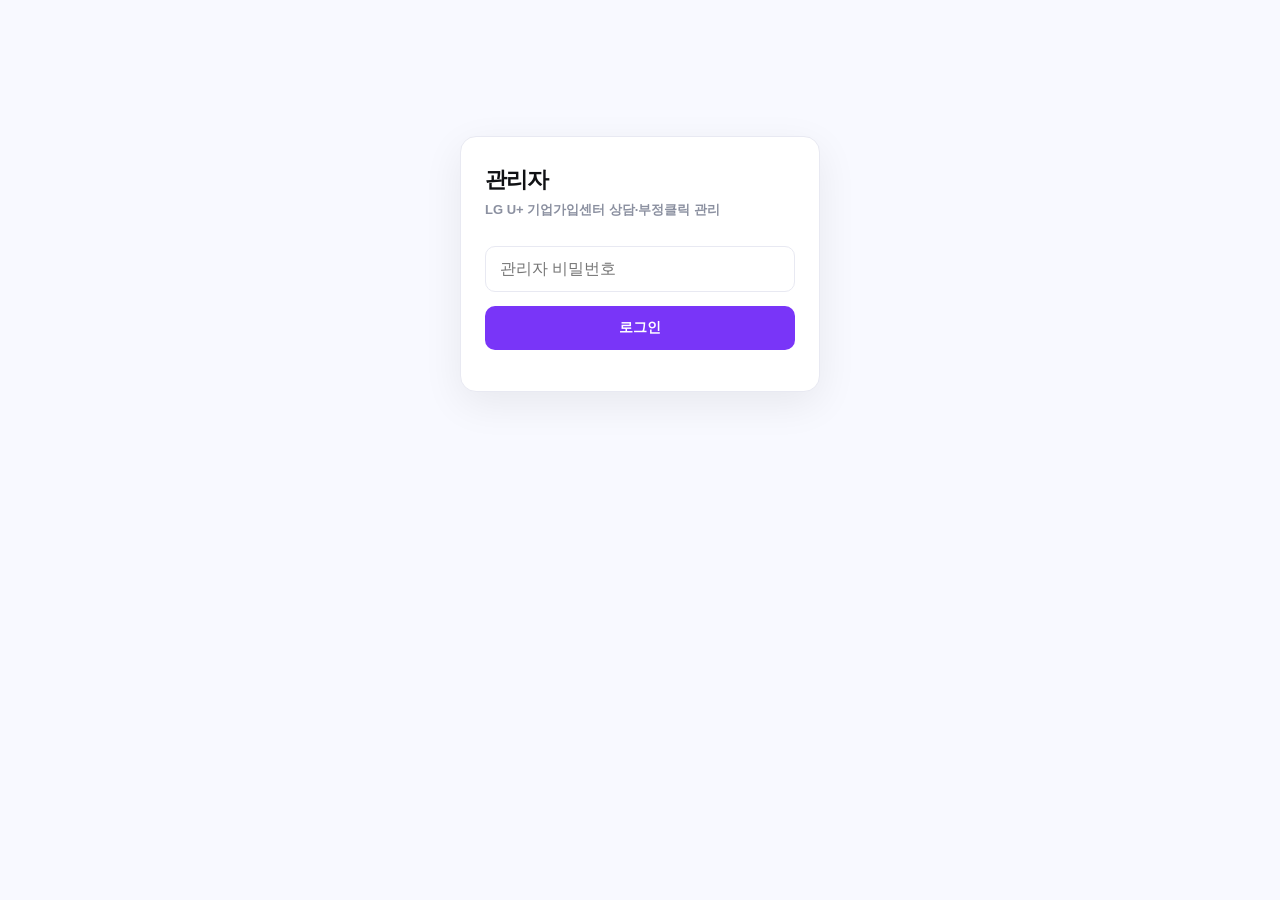
==== admin/index.html @ b1d6d2ae "Add files via upload" ====
<!DOCTYPE html>
<html lang="ko">
<head>
<meta charset="utf-8">
<meta name="viewport" content="width=device-width,initial-scale=1">
<meta name="robots" content="noindex,nofollow">
<title>관리자 — LG U+ 기업가입센터</title>
<style>
:root{--brand:#7935F8;--brand2:#5B1FD1}

:root{--brand:#7935F8;--brand2:#5B1FD1;--line:#e8e9f2;--ink:#101114;--mut:#8b90a0;--soft:#f8f9ff}
*{box-sizing:border-box}
body{margin:0;font-family:"Pretendard Variable",Pretendard,-apple-system,"Apple SD Gothic Neo","Malgun Gothic",sans-serif;background:var(--soft);color:var(--ink);-webkit-text-size-adjust:100%}
.wrap{max-width:1180px;margin:0 auto;padding:28px 18px 80px}
h1{font-size:22px;font-weight:900;letter-spacing:-.04em;margin:0}
.sub{font-size:13px;color:var(--mut);font-weight:600;margin-top:6px}
.login{max-width:360px;margin:12vh auto 0;background:#fff;border:1px solid var(--line);border-radius:16px;padding:28px 24px;box-shadow:0 12px 40px rgba(16,17,20,.07)}
.login input{width:100%;height:46px;border:1px solid var(--line);border-radius:10px;padding:0 14px;font:inherit;margin-top:14px}
.btn{height:44px;border-radius:10px;border:0;font:inherit;font-weight:800;font-size:13.5px;cursor:pointer;padding:0 16px}
.btn-red{background:var(--brand);color:#fff}
.btn-line{background:#fff;border:1px solid var(--line);color:#3b3e47}
.btn-danger{background:#fff;border:1px solid #f3c7c4;color:#e03c35}
.tabs{display:flex;gap:6px;flex-wrap:wrap;margin:22px 0 0}
.tab{border:1px solid var(--line);background:#fff;color:#6b7080;border-radius:999px;padding:9px 16px;font:inherit;font-size:13px;font-weight:800;cursor:pointer}
.tab.is-on{background:var(--brand);border-color:var(--brand);color:#fff}
.card{background:#fff;border:1px solid var(--line);border-radius:14px;padding:18px}
.cards{display:grid;grid-template-columns:repeat(auto-fit,minmax(150px,1fr));gap:10px;margin-top:16px}
.stat{background:#fff;border:1px solid var(--line);border-radius:12px;padding:14px 16px}
.stat .l{font-size:11.5px;color:var(--mut);font-weight:800}
.stat .v{font-size:23px;font-weight:900;letter-spacing:-.03em;margin-top:4px}
.stat .h{font-size:11px;color:#a0a4b0;font-weight:600;margin-top:2px}
table{width:100%;border-collapse:collapse;font-size:13px}
th{background:#fafbff;color:#6b7080;font-size:11.5px;font-weight:800;padding:10px 8px;text-align:left;white-space:nowrap}
td{padding:10px 8px;border-bottom:1px solid #f2f3f8;vertical-align:middle}
.tw{overflow-x:auto;border:1px solid var(--line);border-radius:14px;background:#fff;margin-top:14px}
.badge{display:inline-block;padding:3px 8px;border-radius:7px;font-size:11px;font-weight:800;background:#f1f2f7;color:#6b7080}
.b-ad{background:#eef2ff;color:#4a5fc8}.b-warn{background:#fdeceb;color:#e03c35}.b-watch{background:#fff6e5;color:#c47f00}.b-ok{background:#e9f8f0;color:#0a9d58}
.toolbar{display:flex;gap:8px;flex-wrap:wrap;align-items:center;margin-top:16px}
select,input[type=text]{height:42px;border:1px solid var(--line);border-radius:10px;padding:0 12px;font:inherit;font-size:13px;background:#fff}
.pager{display:flex;gap:6px;flex-wrap:wrap;align-items:center;margin-top:14px}
.pager button{min-width:36px;height:34px;border:1px solid var(--line);background:#fff;border-radius:8px;font:inherit;font-size:12.5px;font-weight:800;cursor:pointer;color:#3b3e47}
.pager button.is-on{background:var(--brand);border-color:var(--brand);color:#fff}
.pager button:disabled{opacity:.4;cursor:default}
.pv{font-size:12px;color:var(--mut);font-weight:700;margin-left:6px}
.mono{font-family:ui-monospace,SFMono-Regular,Menlo,monospace;font-size:11.5px}
.ct{white-space:pre-wrap;background:#fafbff;border:1px solid #f0f1f7;border-radius:10px;padding:12px;font-size:13px;margin-top:10px;line-height:1.6}
textarea{width:100%;min-height:64px;border:1px solid var(--line);border-radius:10px;padding:10px 12px;font:inherit;font-size:13px;margin-top:10px;resize:vertical}
.post .hd{display:flex;gap:8px;align-items:center;flex-wrap:wrap}
.post .tt{font-weight:800;font-size:14px}
.post .meta{font-size:12px;color:var(--mut);font-weight:600;margin-top:6px}
.post .row{display:flex;gap:8px;align-items:center;margin-top:10px}
.detail{position:fixed;inset:0;z-index:60;display:none}
.detail.is-on{display:block}
.detail .veil{position:absolute;inset:0;background:rgba(9,10,14,.5)}
.detail .body{position:absolute;right:0;top:0;bottom:0;width:min(560px,100%);background:#fff;padding:22px;overflow:auto}
.tl{border-left:2px solid var(--brand);margin-left:6px;padding-left:14px;margin-top:14px}
.tl li{list-style:none;margin-bottom:12px;position:relative}
.tl li::before{content:"";position:absolute;left:-20px;top:5px;width:8px;height:8px;border-radius:50%;background:var(--brand)}
.tl .p{font-weight:700;font-size:12.5px}
.tl .m{font-size:11.5px;color:var(--mut);margin-top:2px}
.hint{font-size:12px;color:var(--mut);font-weight:600;margin-top:10px;line-height:1.6}
.bar{height:8px;background:#eef0f7;border-radius:6px;overflow:hidden;margin-top:8px}
.bar i{display:block;height:100%;background:var(--brand);width:0}
@media(max-width:760px){.wrap{padding:18px 12px 70px}.stat .v{font-size:19px}}


/* ══════ KT 관리자 — 전용 테마 ══════ */
body.kt{background:#f3f3f4;--kt:#f4514a;--kt-d:#d93a33;--ink2:#191919}
body.kt .wrap{display:none}
body.kt .login{max-width:380px;margin:14vh auto 0;border-radius:4px;border:1px solid #e2e2e4;box-shadow:none;padding:34px 30px}
body.kt .login h1{font-size:20px;letter-spacing:-.03em}
body.kt .login h1::before{content:"kt";display:inline-block;background:var(--kt);color:#fff;font-weight:900;font-size:14px;letter-spacing:-.06em;padding:3px 8px;border-radius:3px;margin-right:9px;vertical-align:2px}
.shell{display:none;min-height:100vh}

/* 사이드바 */
.side{width:250px;flex:0 0 250px;background:#fff;border-right:1px solid #e4e4e6;display:flex;flex-direction:column;position:sticky;top:0;height:100vh}
.brand{background:#191919;color:#fff;padding:20px 20px 18px;display:flex;align-items:center;gap:11px}
.brand .mark{background:var(--kt);color:#fff;font-weight:900;font-size:19px;letter-spacing:-.08em;line-height:1;padding:7px 9px 8px;border-radius:3px}
.brand b{display:block;font-size:13.5px;font-weight:800;letter-spacing:-.02em}
.brand i{display:block;font-style:normal;font-size:11px;color:#9b9b9e;font-weight:700;margin-top:3px;letter-spacing:.02em}
.side nav{padding:12px 0;flex:1;overflow:auto}
.side .tab{display:block;width:100%;border:0;background:transparent;text-align:left;padding:13px 20px;font-size:13.5px;font-weight:700;color:#6b6b70;border-left:3px solid transparent;border-radius:0;letter-spacing:-.02em}
.side .tab em{font-style:normal;font-weight:900;font-size:10.5px;color:#c3c3c6;margin-right:9px;letter-spacing:.06em}
.side .tab:hover{background:#fafafa;color:#191919}
.side .tab.is-on{background:#f6f6f7;color:var(--kt);border-left-color:var(--kt);font-weight:900}
.side .tab.is-on em{color:var(--kt)}
.side-foot{padding:14px 20px 18px;border-top:1px solid #ededee;font-size:10.5px;color:#a8a8ac;font-weight:700;line-height:1.7}

/* 본문 */
.main{flex:1;min-width:0;padding:0 0 70px}
.topbar{background:#fff;border-bottom:1px solid #e4e4e6;padding:22px 34px 20px;display:flex;align-items:flex-end;justify-content:space-between;gap:14px;flex-wrap:wrap}
.topbar h1{font-size:21px;font-weight:900;letter-spacing:-.045em}
.topbar h1::after{content:"";display:block;width:26px;height:3px;background:var(--kt);margin-top:9px;border-radius:2px}
.topbar .sub{font-size:12px;color:#8e8e93;font-weight:700;margin:0 0 4px}
.topbar .chip{font-size:10.5px;font-weight:900;color:#fff;background:#191919;padding:6px 10px;border-radius:3px;letter-spacing:.02em}
.main > section{padding:22px 34px 0;margin-top:0!important}

/* 카드·표 */
body.kt .card{border-radius:4px;border:1px solid #e4e4e6;box-shadow:none;padding:20px}
body.kt .cards{gap:8px;grid-template-columns:repeat(auto-fit,minmax(158px,1fr))}
body.kt .stat{border-radius:4px;border:1px solid #e4e4e6;padding:15px 16px 14px;position:relative;overflow:hidden}
body.kt .stat::before{content:"";position:absolute;left:0;top:0;width:3px;height:100%;background:var(--kt)}
body.kt .stat .l{font-size:10.5px;letter-spacing:.03em;color:#8e8e93;font-weight:900}
body.kt .stat .v{font-size:24px;font-weight:900;letter-spacing:-.05em;margin-top:6px;color:#191919}
body.kt .stat .h{font-size:10.5px;color:#a8a8ac;font-weight:700;margin-top:3px}
body.kt .tw{border-radius:4px;border:1px solid #e4e4e6}
body.kt th{background:#fff;border-bottom:2px solid #191919;color:#191919;font-size:11px;font-weight:900;letter-spacing:.02em;padding:11px 9px}
body.kt td{border-bottom:1px solid #f0f0f1;padding:11px 9px}
body.kt tr:hover td{background:#fbfbfb}
body.kt .badge{border-radius:3px;font-size:10.5px;font-weight:900}
body.kt .b-ad{background:#fdeceb;color:var(--kt-d)}
body.kt .b-ok{background:#eef7f0;color:#1f8a4c}
body.kt .b-watch{background:#fff6e5;color:#b87400}
body.kt .b-warn{background:var(--kt);color:#fff}
body.kt .btn{border-radius:3px;font-size:13px;font-weight:900}
body.kt .btn-red{background:var(--kt)}
body.kt .btn-red:hover{background:var(--kt-d)}
body.kt .btn-line{border-color:#d8d8db}
body.kt .pager button{border-radius:3px}
body.kt .pager button.is-on{background:#191919;border-color:#191919;color:#fff}
body.kt .toolbar select,body.kt .toolbar input{height:40px;border-radius:3px;border-color:#dcdcdf;font-size:12.5px}
body.kt .hint{font-size:11.5px;color:#9a9aa0}
body.kt .detail .body{border-left:3px solid var(--kt)}
body.kt .tl{border-left-color:#e0e0e2}
body.kt .tl li::before{background:var(--kt)}
body.kt textarea{border-radius:3px}
body.kt .post{border-left:3px solid transparent}
body.kt .post:hover{border-left-color:var(--kt)}

@media(max-width:900px){
  .shell{display:block}
  .side{width:auto;flex:none;position:static;height:auto;border-right:0;border-bottom:1px solid #e4e4e6}
  .brand{padding:14px 16px}
  .side nav{display:flex;overflow-x:auto;padding:0;gap:0}
  .side .tab{white-space:nowrap;border-left:0;border-bottom:3px solid transparent;padding:12px 14px;font-size:12.5px}
  .side .tab em{display:none}
  .side .tab.is-on{border-left:0;border-bottom-color:var(--kt);background:#fff}
  .side-foot{display:none}
  .topbar{padding:16px 16px 14px}
  .topbar h1{font-size:18px}
  .main > section{padding:16px 16px 0}
}

</style>
</head>
<body class="">
<div class="wrap">
<div class="login" id="loginBox">
  <h1>관리자</h1>
  <p class="sub">LG U+ 기업가입센터 상담·부정클릭 관리</p>
  <input type="password" id="admPw" placeholder="관리자 비밀번호" autocomplete="current-password">
  <button class="btn btn-red" id="admLogin" style="width:100%;margin-top:14px" type="button">로그인</button>
  <p id="admErr" style="color:#e03c35;font-size:13px;margin-top:10px;font-weight:700"></p>
</div>
<div id="listBox" style="display:none">
  <h1>관리자</h1>
  <p class="sub">LG U+ 기업가입센터 · 상담 접수 및 부정클릭 관리</p>
<div class="tabs">
    <button class="tab is-on" data-tab="post" data-label="상담 문의">상담 문의</button>
    <button class="tab" data-tab="sum" data-label="요약">요약</button>
    <button class="tab" data-tab="visit" data-label="방문 목록">방문 목록</button>
    <button class="tab" data-tab="sus" data-label="의심 IP">의심 IP</button>
    <button class="tab" data-tab="block" data-label="차단 관리">차단 관리</button>
    <button class="tab" data-tab="raw" data-label="원본 로그">원본 로그</button>
  </div>
  <section id="tabPost" style="margin-top:18px">
    <div id="admList"></div>
    <div class="pager" id="admPager"></div>
  </section>

  <section id="tabSum" style="display:none;margin-top:18px">
    <div class="toolbar">
      <select id="sumDays"><option value="1">오늘</option><option value="7" selected>최근 7일</option><option value="30">최근 30일</option><option value="90">최근 90일</option></select>
      <button class="btn btn-red" id="sumReload" type="button">새로고침</button>
      <button class="btn btn-line" id="sumCsv" type="button">CSV 내려받기</button>
    </div>
    <div class="cards" id="sumCards"></div>
    <div class="card" style="margin-top:16px">
      <b style="font-size:14px">기존 기록 재집계</b>
      <p class="hint">페이지 이동을 방문으로 세던 기존 데이터를 새 규칙(세션 단위)으로 다시 묶습니다. 10일 단위로 처리하며, 여러 번 눌러 끝까지 진행하세요.</p>
      <div class="bar"><i id="rxBar"></i></div>
      <div style="display:flex;gap:8px;align-items:center;margin-top:12px;flex-wrap:wrap">
        <button class="btn btn-red" id="rxStart" type="button">재집계 시작</button>
        <span id="rxMsg" style="font-size:12.5px;color:var(--mut);font-weight:700"></span>
      </div>
    </div>
  </section>

  <section id="tabVisit" style="display:none;margin-top:18px">
    <div class="toolbar">
      <select id="vDays"><option value="1">오늘</option><option value="7" selected>최근 7일</option><option value="30">최근 30일</option><option value="90">최근 90일</option></select>
      <select id="vSrc"><option value="all">전체 유입</option><option value="ad">광고</option><option value="nonad">광고 외</option></select>
      <select id="vVd"><option value="all">전체 판정</option><option value="normal">정상</option><option value="watch">주의</option><option value="warn">의심</option><option value="block">차단</option></select>
      <input type="text" id="vQ" placeholder="IP 또는 기기지문">
      <button class="btn btn-red" id="vGo" type="button">조회</button>
    </div>
    <div class="tw">
      <table><thead><tr>
        <th>시작</th><th>유입</th><th>IP</th><th>회선</th><th>기기지문</th><th>페이지</th><th>총 체류</th><th>판정</th><th>점수</th>
      </tr></thead><tbody id="vBody"><tr><td colspan="9" style="padding:22px;text-align:center;color:#9aa0b0">불러오는 중…</td></tr></tbody></table>
    </div>
    <div class="pager" id="vPager"></div>
    <p class="hint">한 줄이 방문 1회입니다. 페이지를 여러 개 봐도 방문은 1회로 집계됩니다.</p>
  </section>

  <section id="tabSus" style="display:none;margin-top:18px">
    <div class="toolbar">
      <select id="sDays"><option value="1">오늘</option><option value="7" selected>최근 7일</option><option value="30">최근 30일</option><option value="90">최근 90일</option></select>
      <button class="btn btn-red" id="sGo" type="button">조회</button>
    </div>
    <div class="tw">
      <table><thead><tr>
        <th>IP</th><th>위험점수</th><th>방문</th><th>광고</th><th>기기</th><th>총 체류</th><th>지역</th><th>최근</th><th>조치</th>
      </tr></thead><tbody id="sBody"><tr><td colspan="9" style="padding:22px;text-align:center;color:#9aa0b0">불러오는 중…</td></tr></tbody></table>
    </div>
    <div class="pager" id="sPager"></div>
    <div class="tw" style="margin-top:22px">
      <div style="padding:14px 16px 0"><b style="font-size:14px">회선(IP 대역) 반복</b>
        <p class="hint" style="margin-top:6px">IP를 바꿔가며 접속해도 같은 회선이면 여기에 묶입니다. 통신사(ISP) 회선은 채점에서 제외합니다.</p></div>
      <table style="margin-top:8px"><thead><tr>
        <th>회선명</th><th>광고 방문</th><th>고유 IP</th><th>기기</th><th>최고점수</th><th>지역</th><th>최근</th>
      </tr></thead><tbody id="asBody"><tr><td colspan="7" style="padding:22px;text-align:center;color:#9aa0b0">-</td></tr></tbody></table>
    </div>
    <p class="hint">광고로 유입된 접속과 위험점수 60점 이상만 표시합니다. 직접방문이 많은 IP는 여기에 올리지 않습니다.</p>
  </section>

  <section id="tabBlock" style="display:none;margin-top:18px">
    <div class="toolbar">
      <input type="text" id="bIp" placeholder="차단할 IP">
      <input type="number" id="bHour" value="24" min="0" style="width:110px">
      <button class="btn btn-red" id="bBlock" type="button">차단</button>
      <button class="btn btn-line" id="bAllow" type="button">허용</button>
      <button class="btn btn-line" id="bReload" type="button">새로고침</button>
      <button class="btn btn-danger" id="bReset" type="button">기록 전체 삭제</button>
    </div>
    <div class="tw">
      <table><thead><tr><th>IP</th><th>상태</th><th>사유</th><th>해제 시각</th><th>등록</th><th></th></tr></thead>
      <tbody id="bBody"><tr><td colspan="6" style="padding:22px;text-align:center;color:#9aa0b0">-</td></tr></tbody></table>
    </div>
    <p id="bMsg" style="font-size:12.5px;font-weight:700;margin-top:10px"></p>
  </section>

  <section id="tabRaw" style="display:none;margin-top:18px">
    <div class="toolbar">
      <select id="rDays"><option value="1">오늘</option><option value="7" selected>최근 7일</option><option value="30">최근 30일</option></select>
      <button class="btn btn-red" id="rGo" type="button">조회</button>
    </div>
    <div class="tw">
      <table><thead><tr><th>시각</th><th>IP</th><th>기기</th><th>페이지</th><th>유입</th><th>검색어</th><th>체류</th><th>점수</th></tr></thead>
      <tbody id="rBody"><tr><td colspan="8" style="padding:22px;text-align:center;color:#9aa0b0">불러오는 중…</td></tr></tbody></table>
    </div>
    <div class="pager" id="rPager"></div>
    <p class="hint">페이지뷰 원본입니다. 방문 집계에는 쓰이지 않고, 문제 세션을 들여다볼 때만 사용합니다.</p>
  </section>
</div>
</div>
</div>
<div class="detail" id="detail">
  <div class="veil" data-close-detail></div>
  <div class="body">
    <div style="display:flex;justify-content:space-between;align-items:center">
      <b style="font-size:16px">방문 상세</b>
      <button class="btn btn-line" data-close-detail type="button" style="height:34px;font-size:12px">닫기</button>
    </div>
    <div id="detailBody" style="margin-top:14px"></div>
  </div>
</div>
<script>
(function(){
  var token = sessionStorage.getItem("adm") || "";
  var base = "/api";
  var ST = { post:{page:1,pages:1,total:0}, visit:{page:1,pages:1,total:0}, sus:{page:1,pages:1,total:0}, raw:{page:1,pages:1,total:0} };
  function $(id){ return document.getElementById(id); }
  function esc(s){ return String(s==null?"":s).replace(/[&<>"']/g, function(c){ return ({"&":"&amp;","<":"&lt;",">":"&gt;",'"':"&quot;","'":"&#39;"})[c]; }); }
  function dt(s){ return String(s||"").slice(0,16); }
  function dur(ms){ var s=Math.round((+ms||0)/1000); if(s<60) return s+"초"; var m=Math.floor(s/60); return m+"분 "+(s%60)+"초"; }
  function api(op, extra){
    var body = Object.assign({ password: token, op: op, days: ($("vDays")&&+$("vDays").value)||7 }, extra||{});
    return fetch("/api/smartlog", { method:"POST", headers:{"content-type":"application/json"}, body: JSON.stringify(body) })
      .then(function(r){ return r.json(); });
  }
  function pager(el, st, go){
    if(!el) return;
    if(st.pages<=1 && !st.total){ el.innerHTML=""; return; }
    var out = '<button type="button" data-pg="'+(st.page-1)+'"'+(st.page<=1?" disabled":"")+'>이전</button>';
    var from=Math.max(1,st.page-2), to=Math.min(st.pages,from+4); from=Math.max(1,to-4);
    for(var i=from;i<=to;i++) out += '<button type="button" data-pg="'+i+'"'+(i===st.page?' class="is-on"':'')+'>'+i+'</button>';
    out += '<button type="button" data-pg="'+(st.page+1)+'"'+(st.page>=st.pages?" disabled":"")+'>다음</button>';
    out += '<span class="pv">'+st.page+' / '+st.pages+' · 전체 '+st.total+'건</span>';
    el.innerHTML = out;
    el.onclick = function(e){ var b=e.target.closest("[data-pg]"); if(!b||b.disabled) return; var n=+b.dataset.pg; if(n<1||n>st.pages||n===st.page) return; go(n); };
  }

  /* ───────── 상담 문의 ───────── */
  function postCard(p){
    return '<div class="card post" data-id="'+p.id+'" style="margin-top:12px">'
      + '<div class="hd"><span class="badge">'+(p.kind==="inquiry"?"1:1문의":"상담신청")+'</span><span class="tt">'+esc(p.title)+'</span>'
      + (p.reply?'<span class="badge b-ok">답변완료</span>':'<span class="badge">답변대기</span>')+'</div>'
      + '<div class="meta">'+esc(p.author)+' · '+(p.phone?esc(p.phone)+' · ':'')+esc(p.product||"")+' · '+dt(p.created_at)+'</div>'
      + '<div class="ct">'+esc(p.content)+'</div>'
      + '<textarea placeholder="답변을 입력하세요">'+esc(p.reply||"")+'</textarea>'
      + '<div class="row"><span class="ok" style="display:none;color:#0a9d58;font-weight:800;font-size:12px">저장되었습니다</span>'
      + '<button class="btn btn-line" type="button" data-delpost>삭제</button>'
      + '<button class="btn btn-red" type="button" data-save>답변 저장</button></div></div>';
  }
  function loadPosts(pg){
    fetch(base+"/admin",{method:"POST",headers:{"content-type":"application/json"},body:JSON.stringify({password:token,page:pg||1,per:10})})
      .then(function(r){return r.json();}).then(function(j){
        if(!j.ok){ sessionStorage.removeItem("adm"); $("listBox").style.display="none"; $("loginBox").style.display=""; $("admErr").textContent="비밀번호가 올바르지 않습니다."; return; }
        $("loginBox").style.display="none"; $("listBox").style.display="";
        ST.post={page:j.page||1,pages:j.pages||1,total:j.total||0};
        $("admList").innerHTML = (j.list||[]).length ? j.list.map(postCard).join("") : '<div class="card">등록된 문의가 없습니다.</div>';
        pager($("admPager"),ST.post,loadPosts);
      }).catch(function(){ $("admErr").textContent="서버에 연결할 수 없습니다."; });
  }
  document.addEventListener("click", function(e){
    var save=e.target.closest("[data-save]");
    if(save){
      var card=save.closest(".card"), id=card.dataset.id, reply=card.querySelector("textarea").value.trim();
      if(reply.length<2){ alert("답변을 2자 이상 입력해 주세요."); return; }
      save.disabled=true; save.textContent="저장 중…";
      fetch(base+"/posts/"+id+"/reply",{method:"POST",headers:{"content-type":"application/json","x-admin":token},body:JSON.stringify({reply:reply})})
        .then(function(r){return r.json();}).then(function(j){
          save.disabled=false; save.textContent="답변 저장";
          if(!j.ok){ alert("저장 실패: "+(j.error||"")); return; }
          card.querySelector(".ok").style.display="";
          var b=card.querySelector(".badge:not(.b-ok)"); if(b){ b.className="badge b-ok"; b.textContent="답변완료"; }
        });
      return;
    }
    var del=e.target.closest("[data-delpost]");
    if(del){
      var c2=del.closest(".card"), id2=c2.dataset.id;
      var tt=(c2.querySelector(".tt")||{}).textContent||"";
      if(!confirm("이 문의를 삭제할까요?\n\n"+tt+"\n\n삭제 후 되돌릴 수 없습니다.")) return;
      del.disabled=true; del.textContent="삭제 중…";
      fetch(base+"/posts/"+id2+"/admin-delete",{method:"POST",headers:{"content-type":"application/json","x-admin":token},body:"{}"})
        .then(function(r){return r.json();}).then(function(j){
          del.disabled=false; del.textContent="삭제";
          if(!j.ok){ alert("삭제 실패: "+(j.error||"")); return; }
          c2.style.opacity="0"; setTimeout(function(){ loadPosts(ST.post.page); },180);
        }).catch(function(){ del.disabled=false; del.textContent="삭제"; });
    }
  });

  /* ───────── 요약 ───────── */
  function loadSummary(){
    var d=+$("sumDays").value;
    fetch("/api/smartlog",{method:"POST",headers:{"content-type":"application/json"},body:JSON.stringify({password:token,op:"summary",days:d})})
      .then(function(r){return r.json();}).then(function(j){
        if(!j.ok) return;
        var s=j.stat||{}, pv=j.pv||{};
        var ad=s.ad||0, adMs=s.ad_ms||0;
        var avg = ad ? (adMs/ad/1000) : 0;
        var bounce = ad ? Math.round((s.bounce||0)/ad*100) : 0;
        function card(l,v,h){ return '<div class="stat"><div class="l">'+l+'</div><div class="v">'+v+'</div>'+(h?'<div class="h">'+h+'</div>':'')+'</div>'; }
        $("sumCards").innerHTML =
            card("방문 수", (s.visits||0)+"회", "페이지 이동 제외")
          + card("광고 방문", ad+"회", "전체의 "+(s.visits?Math.round(ad/s.visits*100):0)+"%")
          + card("광고 평균 체류", dur(avg*1000), "참고 지표 · 판정 미반영")
          + card("즉시 이탈률", bounce+"%", "참고 지표 · 판정 미반영")
          + card("의심·차단", ((s.warned||0)+(s.blocked||0))+"건", "주의 "+(s.watched||0)+"건")
          + card("페이지뷰", (pv.pv||0)+"회", "내부이동 "+(pv.internal||0)+"회")
          + card("고유 IP", (s.ips||0)+"개", "기기 "+(s.devices||0)+"대")
          + card("현재 차단 IP", (j.blockedNow||0)+"개", "");
      });
  }
  $("sumReload") && $("sumReload").addEventListener("click", loadSummary);
  $("sumDays") && $("sumDays").addEventListener("change", loadSummary);
  $("sumCsv") && $("sumCsv").addEventListener("click", function(){
    api("export",{days:+$("sumDays").value}).then(function(j){
      if(!j.ok) return alert("내려받기 실패");
      var blob=new Blob(["\ufeff"+j.csv],{type:"text/csv;charset=utf-8"});
      var a=document.createElement("a"); a.href=URL.createObjectURL(blob);
      a.download="부정클릭_"+new Date().toISOString().slice(0,10)+".csv"; a.click();
    });
  });

  /* ───────── 재집계 ───────── */
  var rxFrom="";
  $("rxStart") && $("rxStart").addEventListener("click", function(){
    var btn=this; btn.disabled=true; rxFrom=""; var total=0;
    function step(){
      fetch("/api/smartlog",{method:"POST",headers:{"content-type":"application/json"},body:JSON.stringify({password:token,op:"reindex",from:rxFrom})})
        .then(function(r){return r.json();}).then(function(j){
          if(!j.ok){ $("rxMsg").textContent="실패: "+(j.error||""); btn.disabled=false; return; }
          total += (j.inserted||0);
          $("rxMsg").textContent = "처리 " + total + "건 · " + (j.to||"");
          $("rxBar").style.width = j.done ? "100%" : "60%";
          if(!j.done && j.next){ rxFrom=j.next; setTimeout(step, 200); }
          else { $("rxMsg").textContent = "완료 · 세션 " + total + "건 재집계"; $("rxBar").style.width="100%"; btn.disabled=false; loadSummary(); }
        }).catch(function(){ $("rxMsg").textContent="네트워크 오류"; btn.disabled=false; });
    }
    step();
  });

  /* ───────── 방문 목록 ───────── */
  function verdictBadge(v){
    if(v==="block") return '<span class="badge b-warn">차단</span>';
    if(v==="warn") return '<span class="badge b-warn">의심</span>';
    if(v==="watch") return '<span class="badge b-watch">주의</span>';
    return '<span class="badge b-ok">정상</span>';
  }
  function loadVisits(pg){
    var body={password:token,op:"visits",days:+$("vDays").value,src:$("vSrc").value,verdict:$("vVd").value,q:$("vQ").value.trim(),page:pg||1,per:20};
    fetch("/api/smartlog",{method:"POST",headers:{"content-type":"application/json"},body:JSON.stringify(body)})
      .then(function(r){return r.json();}).then(function(j){
        if(!j.ok) return;
        ST.visit={page:j.page||1,pages:j.pages||1,total:j.total||0};
        var l=j.list||[];
        $("vBody").innerHTML = l.length ? l.map(function(x){
          return '<tr data-sid="'+esc(x.sid)+'" style="cursor:pointer">'
            +'<td style="color:#8b90a0;font-size:12px;white-space:nowrap">'+esc(dt(x.started_at))+'</td>'
            +'<td>'+(x.is_ad?'<span class="badge b-ad">광고</span>':'<span class="badge">직접</span>')+'</td>'
            +'<td class="mono">'+esc(x.ip)+'</td>'
            +'<td style="font-size:11.5px;color:#6b7080;max-width:170px;overflow:hidden;text-overflow:ellipsis;white-space:nowrap" title="'+esc(x.org||"")+'">'+esc(x.org||"-")+'</td>'
            +'<td class="mono" style="color:#9aa0b0">'+esc(String(x.fp||"").slice(0,10)||"-")+'</td>'
            +'<td style="text-align:center;font-weight:800">'+(x.pages||1)+'</td>'
            +'<td style="font-weight:800;color:'+((x.total_ms||0)<3000?"#e03c35":"#3b3e47")+'">'+dur(x.total_ms)+'</td>'
            +'<td>'+verdictBadge(x.verdict)+'</td>'
            +'<td style="text-align:center;color:#8b90a0;font-weight:700">'+(x.score||0)+'</td></tr>';
        }).join("") : '<tr><td colspan="9" style="padding:22px;text-align:center;color:#9aa0b0">기록이 없습니다.</td></tr>';
        pager($("vPager"),ST.visit,loadVisits);
      });
  }
  $("vGo") && $("vGo").addEventListener("click", function(){ loadVisits(1); });
  $("vBody") && $("vBody").addEventListener("click", function(e){
    var tr=e.target.closest("[data-sid]"); if(!tr) return;
    var sid=tr.dataset.sid;
    api("detail",{sid:sid,days:+$("vDays").value}).then(function(j){
      if(!j.ok||!j.visit){ return; }
      var v=j.visit, l=j.logs||[];
      $("detailBody").innerHTML =
          '<div class="card" style="box-shadow:none">'
        + '<div style="display:grid;grid-template-columns:1fr 1fr;gap:8px;font-size:12.5px">'
        + '<div><b>IP</b> <span class="mono">'+esc(v.ip)+'</span></div>'
        + '<div><b>기기</b> <span class="mono">'+esc(String(v.fp||"-").slice(0,14))+'</span></div>'
        + '<div><b>유입</b> '+(v.is_ad?"광고":"직접/검색")+'</div>'
        + '<div><b>판정</b> '+verdictBadge(v.verdict)+'</div>'
        + '<div><b>총 체류</b> '+dur(v.total_ms)+'</div>'
        + '<div><b>페이지</b> '+(v.pages||1)+'개</div>'
        + '</div>'
        + (v.reasons?'<p class="hint">사유 · '+esc(v.reasons)+'</p>':'')
        + '</div>'
        + '<ul class="tl">' + l.map(function(x){
            return '<li><div class="p">'+esc(x.path||"/")+'</div>'
              +'<div class="m">'+esc(dt(x.created_at))+' · '+(x.act_ms?(Math.round(x.act_ms/1000)+"초"):(x.dwell!=null?x.dwell+"초":"-"))
              +' · '+esc(x.reason||"")+(x.keyword?' · '+esc(x.keyword):'')+'</div></li>';
          }).join("") + '</ul>';
      $("detail").classList.add("is-on");
    });
  });
  document.addEventListener("click", function(e){ if(e.target.closest("[data-close-detail]")) $("detail").classList.remove("is-on"); });

  /* ───────── 의심 IP ───────── */
  function loadSus(pg){
    var body={password:token,op:"suspicious",days:+$("sDays").value,page:pg||1,per:20};
    fetch("/api/smartlog",{method:"POST",headers:{"content-type":"application/json"},body:JSON.stringify(body)})
      .then(function(r){return r.json();}).then(function(j){
        if(!j.ok) return;
        ST.sus={page:j.page||1,pages:j.pages||1,total:j.total||0};
        var l=j.list||[];
        $("sBody").innerHTML = l.length ? l.map(function(x){
          var col = x.top>=75?"#e03c35":x.top>=45?"#c47f00":"#6b7080";
          return '<tr><td class="mono" style="font-weight:800">'+esc(x.ip)+'</td>'
            +'<td style="text-align:center;font-weight:900;color:'+col+'">'+(x.top||0)+'</td>'
            +'<td style="text-align:center">'+(x.sessions||0)+'</td>'
            +'<td style="text-align:center;font-weight:800;color:#4a5fc8">'+(x.ad_sessions||0)+'</td>'
            +'<td style="text-align:center">'+(x.devices||0)+'</td>'
            +'<td style="text-align:center">'+dur(x.ms)+'</td>'
            +'<td style="font-size:12px;color:#6b7080">'+esc(x.region||"-")+'</td>'
            +'<td style="font-size:11.5px;color:#9aa0b0">'+esc(String(x.last||"").slice(5,16))+'</td>'
            +'<td style="white-space:nowrap"><button type="button" class="btn btn-danger" data-blk="'+esc(x.ip)+'" style="height:30px;font-size:11.5px;padding:0 10px">차단</button> '
            +'<button type="button" class="btn btn-line" data-alw="'+esc(x.ip)+'" style="height:30px;font-size:11.5px;padding:0 10px">허용</button></td></tr>';
        }).join("") : '<tr><td colspan="9" style="padding:22px;text-align:center;color:#9aa0b0">의심 접속이 없습니다.</td></tr>';
        pager($("sPager"),ST.sus,loadSus);
      });
  }
  function loadAsn(){
    fetch("/api/smartlog",{method:"POST",headers:{"content-type":"application/json"},body:JSON.stringify({password:token,op:"asn",days:+$("sDays").value})})
      .then(function(r){return r.json();}).then(function(j){
        if(!j.ok) return;
        var l=j.list||[];
        $("asBody").innerHTML = l.length ? l.map(function(x){
          var col = x.top>=75?"#e03c35":x.top>=45?"#c47f00":"#6b7080";
          return '<tr><td style="font-weight:800;font-size:12.5px;max-width:240px;overflow:hidden;text-overflow:ellipsis;white-space:nowrap" title="'+esc(x.org||"")+'">'+esc(x.org||"확인 불가")+'</td>'
            +'<td style="text-align:center;font-weight:900;color:#4a5fc8">'+(x.ad_sessions||0)+'</td>'
            +'<td style="text-align:center;font-weight:800">'+(x.ips||0)+'</td>'
            +'<td style="text-align:center">'+(x.devices||0)+'</td>'
            +'<td style="text-align:center;font-weight:900;color:'+col+'">'+(x.top||0)+'</td>'
            +'<td style="font-size:12px;color:#8b90a0">'+esc(x.region||"-")+'</td>'
            +'<td style="font-size:11.5px;color:#9aa0b0">'+esc(String(x.last||"").slice(5,16))+'</td></tr>';
        }).join("") : '<tr><td colspan="7" style="padding:22px;text-align:center;color:#9aa0b0">회선 반복이 없습니다.</td></tr>';
      });
  }
  $("sGo") && $("sGo").addEventListener("click", function(){ loadSus(1); loadAsn(); });
  $("sBody") && $("sBody").addEventListener("click", function(e){
    var b=e.target.closest("[data-blk]"), a=e.target.closest("[data-alw]");
    if(b){ api("block",{ip:b.dataset.blk,hours:24}).then(function(){ loadSus(ST.sus.page); }); }
    if(a){ api("allow",{ip:a.dataset.alw}).then(function(){ loadSus(ST.sus.page); }); }
  });

  /* ───────── 차단 관리 ───────── */
  function loadBlocked(){
    api("blocked",{}).then(function(j){
      if(!j.ok) return;
      var l=j.list||[];
      $("bBody").innerHTML = l.length ? l.map(function(x){
        return '<tr><td class="mono" style="font-weight:800">'+esc(x.ip)+'</td>'
          +'<td>'+(x.mode==="allow"?'<span class="badge b-ok">허용</span>':'<span class="badge b-warn">차단</span>')+'</td>'
          +'<td style="font-size:12px;color:#6b7080">'+esc(x.reason||"-")+'</td>'
          +'<td style="font-size:12px;color:#8b90a0">'+(x.blocked_until?esc(x.blocked_until.slice(5,16)):"영구")+'</td>'
          +'<td style="font-size:11.5px;color:#9aa0b0">'+(x.manual?"수동":"자동")+'</td>'
          +'<td><button type="button" class="btn btn-line" data-unblk="'+esc(x.ip)+'" style="height:30px;font-size:11.5px;padding:0 10px">해제</button></td></tr>';
      }).join("") : '<tr><td colspan="6" style="padding:22px;text-align:center;color:#9aa0b0">등록된 IP가 없습니다.</td></tr>';
    });
  }
  $("bReload") && $("bReload").addEventListener("click", loadBlocked);
  $("bBlock") && $("bBlock").addEventListener("click", function(){
    var ip=$("bIp").value.trim(); if(!ip) return;
    api("block",{ip:ip,hours:+$("bHour").value}).then(function(j){ $("bMsg").textContent=j.ok?"차단했습니다: "+ip:"실패"; $("bMsg").style.color=j.ok?"#0a9d58":"#e03c35"; loadBlocked(); });
  });
  $("bAllow") && $("bAllow").addEventListener("click", function(){
    var ip=$("bIp").value.trim(); if(!ip) return;
    api("allow",{ip:ip}).then(function(j){ $("bMsg").textContent=j.ok?"허용했습니다: "+ip:"실패"; $("bMsg").style.color=j.ok?"#0a9d58":"#e03c35"; loadBlocked(); });
  });
  $("bReset") && $("bReset").addEventListener("click", function(){
    if(!confirm("모든 접속 기록과 방문 집계를 삭제할까요? 되돌릴 수 없습니다.")) return;
    api("reset",{}).then(function(j){ $("bMsg").textContent=j.ok?"삭제했습니다.":"실패"; loadBlocked(); });
  });
  $("bBody") && $("bBody").addEventListener("click", function(e){
    var b=e.target.closest("[data-unblk]"); if(!b) return;
    api("unblock",{ip:b.dataset.unblk}).then(function(){ loadBlocked(); });
  });

  /* ───────── 원본 로그 ───────── */
  function loadRaw(pg){
    var body={password:token,op:"logs",days:+$("rDays").value,page:pg||1,per:30};
    fetch("/api/smartlog",{method:"POST",headers:{"content-type":"application/json"},body:JSON.stringify(body)})
      .then(function(r){return r.json();}).then(function(j){
        if(!j.ok) return;
        ST.raw={page:j.page||1,pages:j.pages||1,total:j.total||0};
        var l=j.list||[];
        $("rBody").innerHTML = l.length ? l.map(function(x){
          return '<tr><td style="color:#8b90a0;font-size:11.5px;white-space:nowrap">'+esc(String(x.created_at||"").slice(5,16))+'</td>'
            +'<td class="mono">'+esc(x.ip)+'</td>'
            +'<td class="mono" style="color:#9aa0b0">'+esc(String(x.fp||"").slice(0,8)||"-")+'</td>'
            +'<td style="font-size:12px;color:#6b7080;max-width:180px;overflow:hidden;text-overflow:ellipsis;white-space:nowrap">'+esc(x.path||"/")+'</td>'
            +'<td style="font-size:11.5px">'+(x.is_naver?'<span class="badge b-ad">광고</span>':esc(x.reason||"-"))+'</td>'
            +'<td style="font-size:11.5px;color:#6b7080">'+esc(x.keyword||"-")+'</td>'
            +'<td style="font-size:11.5px;color:#8b90a0">'+(x.act_ms?Math.round(x.act_ms/1000)+"초":(x.dwell!=null?x.dwell+"초":"-"))+'</td>'
            +'<td style="text-align:center;color:#8b90a0">'+(x.score||0)+'</td></tr>';
        }).join("") : '<tr><td colspan="9" style="padding:22px;text-align:center;color:#9aa0b0">기록이 없습니다.</td></tr>';
        pager($("rPager"),ST.raw,loadRaw);
      });
  }
  $("rGo") && $("rGo").addEventListener("click", function(){ loadRaw(1); });

  /* ───────── 탭 ───────── */
  document.querySelectorAll(".tab").forEach(function(t){
    t.addEventListener("click", function(){
      document.querySelectorAll(".tab").forEach(function(x){ x.classList.remove("is-on"); });
      t.classList.add("is-on");
      var pt=document.getElementById("pageTitle");
      if(pt){ pt.textContent=(t.getAttribute("data-label")||t.textContent).trim(); }
      var k=t.dataset.tab;
      [["post","tabPost"],["sum","tabSum"],["visit","tabVisit"],["sus","tabSus"],["block","tabBlock"],["raw","tabRaw"]].forEach(function(p){
        var el=$(p[1]); if(el) el.style.display = (p[0]===k?"":"none");
      });
      if(k==="sum") loadSummary();
      if(k==="visit") loadVisits(1);
      if(k==="sus"){ loadSus(1); loadAsn(); }
      if(k==="block") loadBlocked();
      if(k==="raw") loadRaw(1);
    });
  });

  /* ───────── 로그인 ───────── */
  $("admLogin").addEventListener("click", function(){
    token=$("admPw").value; sessionStorage.setItem("adm",token); $("admErr").textContent="";
    loadPosts(1);
  });
  $("admPw").addEventListener("keydown", function(e){ if(e.key==="Enter") $("admLogin").click(); });
  if(token) loadPosts(1);
})();
</script>
</body>
</html>
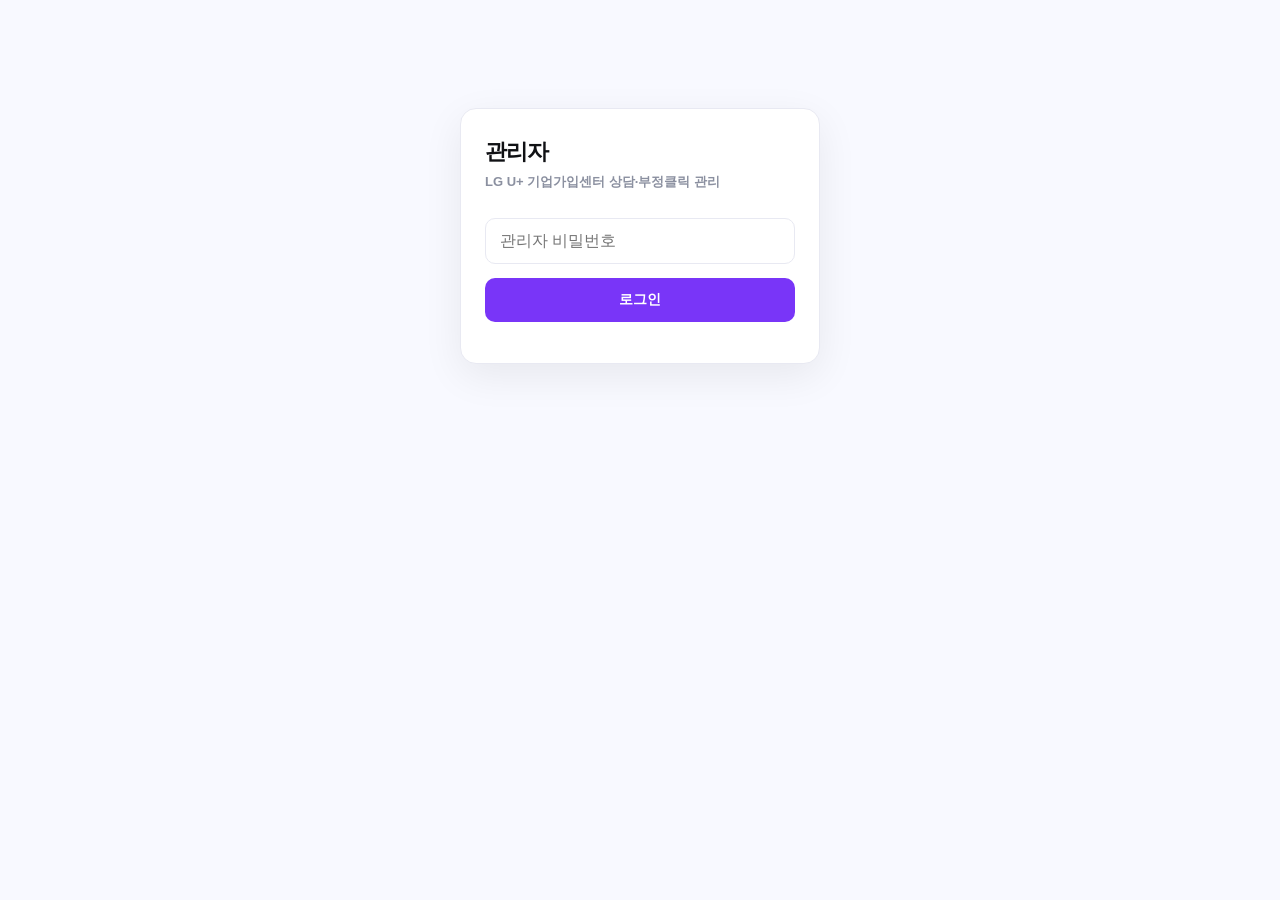
==== commit 0fee3d2e: "Add files via upload" ====
--- a/admin/index.html
+++ b/admin/index.html
@@ -64,87 +64,44 @@
 @media(max-width:760px){.wrap{padding:18px 12px 70px}.stat .v{font-size:19px}}
 
 
-/* ══════ KT 관리자 — 전용 테마 ══════ */
-body.kt{background:#f3f3f4;--kt:#f4514a;--kt-d:#d93a33;--ink2:#191919}
-body.kt .wrap{display:none}
-body.kt .login{max-width:380px;margin:14vh auto 0;border-radius:4px;border:1px solid #e2e2e4;box-shadow:none;padding:34px 30px}
-body.kt .login h1{font-size:20px;letter-spacing:-.03em}
-body.kt .login h1::before{content:"kt";display:inline-block;background:var(--kt);color:#fff;font-weight:900;font-size:14px;letter-spacing:-.06em;padding:3px 8px;border-radius:3px;margin-right:9px;vertical-align:2px}
+/* ══════ 공통 레이아웃 — 좌측 사이드바 + 상단 타이틀 (LG·KT 동일 구조) ══════ */
 .shell{display:none;min-height:100vh}
-
-/* 사이드바 */
-.side{width:250px;flex:0 0 250px;background:#fff;border-right:1px solid #e4e4e6;display:flex;flex-direction:column;position:sticky;top:0;height:100vh}
-.brand{background:#191919;color:#fff;padding:20px 20px 18px;display:flex;align-items:center;gap:11px}
-.brand .mark{background:var(--kt);color:#fff;font-weight:900;font-size:19px;letter-spacing:-.08em;line-height:1;padding:7px 9px 8px;border-radius:3px}
-.brand b{display:block;font-size:13.5px;font-weight:800;letter-spacing:-.02em}
-.brand i{display:block;font-style:normal;font-size:11px;color:#9b9b9e;font-weight:700;margin-top:3px;letter-spacing:.02em}
-.side nav{padding:12px 0;flex:1;overflow:auto}
-.side .tab{display:block;width:100%;border:0;background:transparent;text-align:left;padding:13px 20px;font-size:13.5px;font-weight:700;color:#6b6b70;border-left:3px solid transparent;border-radius:0;letter-spacing:-.02em}
-.side .tab em{font-style:normal;font-weight:900;font-size:10.5px;color:#c3c3c6;margin-right:9px;letter-spacing:.06em}
-.side .tab:hover{background:#fafafa;color:#191919}
-.side .tab.is-on{background:#f6f6f7;color:var(--kt);border-left-color:var(--kt);font-weight:900}
-.side .tab.is-on em{color:var(--kt)}
-.side-foot{padding:14px 20px 18px;border-top:1px solid #ededee;font-size:10.5px;color:#a8a8ac;font-weight:700;line-height:1.7}
-
-/* 본문 */
+.shell.is-on{display:flex}
+.side{width:238px;flex:0 0 238px;background:#fff;border-right:1px solid var(--line);display:flex;flex-direction:column;position:sticky;top:0;height:100vh}
+.brand{padding:22px 20px 20px;display:flex;align-items:center;gap:11px;color:#fff;background:linear-gradient(135deg,var(--brand),var(--brand2))}
+.brand .mark{font-weight:900;font-size:17px;letter-spacing:-.06em;line-height:1;padding:8px 9px;border-radius:7px;background:rgba(255,255,255,.18);border:1px solid rgba(255,255,255,.32)}
+.brand b{display:block;font-size:13px;font-weight:800;letter-spacing:-.02em}
+.brand i{display:block;font-style:normal;font-size:10px;color:rgba(255,255,255,.66);font-weight:700;margin-top:4px;letter-spacing:.08em}
+.side nav{padding:10px 0;flex:1;overflow:auto}
+.side .tab{display:block;width:100%;border:0;background:transparent;text-align:left;padding:13px 20px;font-size:13.5px;font-weight:700;color:#6b7080;border-left:3px solid transparent;border-radius:0;letter-spacing:-.02em}
+.side .tab em{font-style:normal;font-weight:900;font-size:10.5px;color:#c3c4ce;margin-right:9px;letter-spacing:.06em}
+.side .tab:hover{background:#f7f7fc;color:var(--ink)}
+.side .tab.is-on{background:var(--soft);color:var(--brand);border-left-color:var(--brand);font-weight:900}
+.side .tab.is-on em{color:var(--brand)}
+.side-foot{padding:14px 20px 18px;border-top:1px solid var(--line);font-size:10.5px;color:#a8a8b4;font-weight:700;line-height:1.7}
 .main{flex:1;min-width:0;padding:0 0 70px}
-.topbar{background:#fff;border-bottom:1px solid #e4e4e6;padding:22px 34px 20px;display:flex;align-items:flex-end;justify-content:space-between;gap:14px;flex-wrap:wrap}
+.topbar{background:#fff;border-bottom:1px solid var(--line);padding:22px 32px 20px;display:flex;align-items:flex-end;justify-content:space-between;gap:14px;flex-wrap:wrap}
 .topbar h1{font-size:21px;font-weight:900;letter-spacing:-.045em}
-.topbar h1::after{content:"";display:block;width:26px;height:3px;background:var(--kt);margin-top:9px;border-radius:2px}
-.topbar .sub{font-size:12px;color:#8e8e93;font-weight:700;margin:0 0 4px}
-.topbar .chip{font-size:10.5px;font-weight:900;color:#fff;background:#191919;padding:6px 10px;border-radius:3px;letter-spacing:.02em}
-.main > section{padding:22px 34px 0;margin-top:0!important}
-
-/* 카드·표 */
-body.kt .card{border-radius:4px;border:1px solid #e4e4e6;box-shadow:none;padding:20px}
-body.kt .cards{gap:8px;grid-template-columns:repeat(auto-fit,minmax(158px,1fr))}
-body.kt .stat{border-radius:4px;border:1px solid #e4e4e6;padding:15px 16px 14px;position:relative;overflow:hidden}
-body.kt .stat::before{content:"";position:absolute;left:0;top:0;width:3px;height:100%;background:var(--kt)}
-body.kt .stat .l{font-size:10.5px;letter-spacing:.03em;color:#8e8e93;font-weight:900}
-body.kt .stat .v{font-size:24px;font-weight:900;letter-spacing:-.05em;margin-top:6px;color:#191919}
-body.kt .stat .h{font-size:10.5px;color:#a8a8ac;font-weight:700;margin-top:3px}
-body.kt .tw{border-radius:4px;border:1px solid #e4e4e6}
-body.kt th{background:#fff;border-bottom:2px solid #191919;color:#191919;font-size:11px;font-weight:900;letter-spacing:.02em;padding:11px 9px}
-body.kt td{border-bottom:1px solid #f0f0f1;padding:11px 9px}
-body.kt tr:hover td{background:#fbfbfb}
-body.kt .badge{border-radius:3px;font-size:10.5px;font-weight:900}
-body.kt .b-ad{background:#fdeceb;color:var(--kt-d)}
-body.kt .b-ok{background:#eef7f0;color:#1f8a4c}
-body.kt .b-watch{background:#fff6e5;color:#b87400}
-body.kt .b-warn{background:var(--kt);color:#fff}
-body.kt .btn{border-radius:3px;font-size:13px;font-weight:900}
-body.kt .btn-red{background:var(--kt)}
-body.kt .btn-red:hover{background:var(--kt-d)}
-body.kt .btn-line{border-color:#d8d8db}
-body.kt .pager button{border-radius:3px}
-body.kt .pager button.is-on{background:#191919;border-color:#191919;color:#fff}
-body.kt .toolbar select,body.kt .toolbar input{height:40px;border-radius:3px;border-color:#dcdcdf;font-size:12.5px}
-body.kt .hint{font-size:11.5px;color:#9a9aa0}
-body.kt .detail .body{border-left:3px solid var(--kt)}
-body.kt .tl{border-left-color:#e0e0e2}
-body.kt .tl li::before{background:var(--kt)}
-body.kt textarea{border-radius:3px}
-body.kt .post{border-left:3px solid transparent}
-body.kt .post:hover{border-left-color:var(--kt)}
-
+.topbar h1::after{content:"";display:block;width:26px;height:3px;background:var(--brand);margin-top:9px;border-radius:2px}
+.topbar .sub{margin:0}
+.topbar .chip{font-size:10.5px;font-weight:900;color:#fff;background:var(--brand);padding:6px 11px;border-radius:999px;letter-spacing:.02em}
+.main > section{padding:22px 32px 0;margin-top:0!important}
 @media(max-width:900px){
-  .shell{display:block}
-  .side{width:auto;flex:none;position:static;height:auto;border-right:0;border-bottom:1px solid #e4e4e6}
+  .shell.is-on{display:block}
+  .side{width:auto;flex:none;position:static;height:auto;border-right:0;border-bottom:1px solid var(--line)}
   .brand{padding:14px 16px}
-  .side nav{display:flex;overflow-x:auto;padding:0;gap:0}
+  .side nav{display:flex;overflow-x:auto;padding:0}
   .side .tab{white-space:nowrap;border-left:0;border-bottom:3px solid transparent;padding:12px 14px;font-size:12.5px}
   .side .tab em{display:none}
-  .side .tab.is-on{border-left:0;border-bottom-color:var(--kt);background:#fff}
+  .side .tab.is-on{border-left:0;border-bottom-color:var(--brand);background:#fff}
   .side-foot{display:none}
   .topbar{padding:16px 16px 14px}
   .topbar h1{font-size:18px}
   .main > section{padding:16px 16px 0}
 }
-
 </style>
 </head>
-<body class="">
-<div class="wrap">
+<body class="lg">
 <div class="login" id="loginBox">
   <h1>관리자</h1>
   <p class="sub">LG U+ 기업가입센터 상담·부정클릭 관리</p>
@@ -152,17 +109,24 @@
   <button class="btn btn-red" id="admLogin" style="width:100%;margin-top:14px" type="button">로그인</button>
   <p id="admErr" style="color:#e03c35;font-size:13px;margin-top:10px;font-weight:700"></p>
 </div>
-<div id="listBox" style="display:none">
-  <h1>관리자</h1>
-  <p class="sub">LG U+ 기업가입센터 · 상담 접수 및 부정클릭 관리</p>
-<div class="tabs">
-    <button class="tab is-on" data-tab="post" data-label="상담 문의">상담 문의</button>
-    <button class="tab" data-tab="sum" data-label="요약">요약</button>
-    <button class="tab" data-tab="visit" data-label="방문 목록">방문 목록</button>
-    <button class="tab" data-tab="sus" data-label="의심 IP">의심 IP</button>
-    <button class="tab" data-tab="block" data-label="차단 관리">차단 관리</button>
-    <button class="tab" data-tab="raw" data-label="원본 로그">원본 로그</button>
-  </div>
+<div class="shell" id="listBox">
+    <aside class="side">
+      <div class="brand"><span class="mark">U+</span><div><b>LG U+ 기업가입센터</b><i>ADMIN CONSOLE</i></div></div>
+      <nav>
+        <button class="tab is-on" data-tab="post" data-label="상담 문의"><em>01</em>상담 문의</button>
+        <button class="tab" data-tab="sum" data-label="요약"><em>02</em>요약</button>
+        <button class="tab" data-tab="visit" data-label="방문 목록"><em>03</em>방문 목록</button>
+        <button class="tab" data-tab="sus" data-label="의심 IP"><em>04</em>의심 IP</button>
+        <button class="tab" data-tab="block" data-label="차단 관리"><em>05</em>차단 관리</button>
+        <button class="tab" data-tab="raw" data-label="원본 로그"><em>06</em>원본 로그</button>
+      </nav>
+      <div class="side-foot">LG U+ 기업가입센터<br>상담·부정클릭 관리 콘솔</div>
+    </aside>
+  <main class="main">
+    <header class="topbar">
+      <div><h1 id="pageTitle">상담 문의</h1></div>
+      <div style="display:flex;align-items:center;gap:8px"><span class="chip">U+ BIZ</span><span class="sub" style="margin:0">LG U+ 기업가입센터</span></div>
+    </header>
   <section id="tabPost" style="margin-top:18px">
     <div id="admList"></div>
     <div class="pager" id="admPager"></div>
@@ -196,8 +160,8 @@
     </div>
     <div class="tw">
       <table><thead><tr>
-        <th>시작</th><th>유입</th><th>IP</th><th>회선</th><th>기기지문</th><th>페이지</th><th>총 체류</th><th>판정</th><th>점수</th>
-      </tr></thead><tbody id="vBody"><tr><td colspan="9" style="padding:22px;text-align:center;color:#9aa0b0">불러오는 중…</td></tr></tbody></table>
+        <th>시작</th><th>유입</th><th>IP</th><th>회선</th><th>위치</th><th>기기지문</th><th>페이지</th><th>총 체류</th><th>판정</th><th>점수</th>
+      </tr></thead><tbody id="vBody"><tr><td colspan="10" style="padding:22px;text-align:center;color:#9aa0b0">불러오는 중…</td></tr></tbody></table>
     </div>
     <div class="pager" id="vPager"></div>
     <p class="hint">한 줄이 방문 1회입니다. 페이지를 여러 개 봐도 방문은 1회로 집계됩니다.</p>
@@ -211,7 +175,7 @@
     <div class="tw">
       <table><thead><tr>
         <th>IP</th><th>위험점수</th><th>방문</th><th>광고</th><th>기기</th><th>총 체류</th><th>지역</th><th>최근</th><th>조치</th>
-      </tr></thead><tbody id="sBody"><tr><td colspan="9" style="padding:22px;text-align:center;color:#9aa0b0">불러오는 중…</td></tr></tbody></table>
+      </tr></thead><tbody id="sBody"><tr><td colspan="10" style="padding:22px;text-align:center;color:#9aa0b0">불러오는 중…</td></tr></tbody></table>
     </div>
     <div class="pager" id="sPager"></div>
     <div class="tw" style="margin-top:22px">
@@ -253,7 +217,7 @@
     <p class="hint">페이지뷰 원본입니다. 방문 집계에는 쓰이지 않고, 문제 세션을 들여다볼 때만 사용합니다.</p>
   </section>
 </div>
-</div>
+  </main>
 </div>
 <div class="detail" id="detail">
   <div class="veil" data-close-detail></div>
@@ -306,8 +270,9 @@
   function loadPosts(pg){
     fetch(base+"/admin",{method:"POST",headers:{"content-type":"application/json"},body:JSON.stringify({password:token,page:pg||1,per:10})})
       .then(function(r){return r.json();}).then(function(j){
-        if(!j.ok){ sessionStorage.removeItem("adm"); $("listBox").style.display="none"; $("loginBox").style.display=""; $("admErr").textContent="비밀번호가 올바르지 않습니다."; return; }
-        $("loginBox").style.display="none"; $("listBox").style.display="";
+        if(!j.ok){ sessionStorage.removeItem("adm"); var _sb=$("listBox"); if(_sb){_sb.style.display="flex"; _sb.classList.add("is-on");} $("loginBox").style.display=""; $("admErr").textContent="비밀번호가 올바르지 않습니다."; return; }
+        $("loginBox").style.display="none";
+        $("listBox").style.display = document.body.classList.contains("kt") ? "flex" : "";
         ST.post={page:j.page||1,pages:j.pages||1,total:j.total||0};
         $("admList").innerHTML = (j.list||[]).length ? j.list.map(postCard).join("") : '<div class="card">등록된 문의가 없습니다.</div>';
         pager($("admPager"),ST.post,loadPosts);
@@ -411,15 +376,17 @@
         $("vBody").innerHTML = l.length ? l.map(function(x){
           return '<tr data-sid="'+esc(x.sid)+'" style="cursor:pointer">'
             +'<td style="color:#8b90a0;font-size:12px;white-space:nowrap">'+esc(dt(x.started_at))+'</td>'
-            +'<td>'+(x.is_ad?'<span class="badge b-ad">광고</span>':'<span class="badge">직접</span>')+'</td>'
+            +'<td>'+(x.is_ad?'<span class="badge b-ad">광고</span>':'<span class="badge">직접</span>')
+              +(x.kw?'<div style="font-size:11px;color:#8b90a0;font-weight:700;margin-top:4px;max-width:132px;overflow:hidden;text-overflow:ellipsis;white-space:nowrap" title="'+esc(x.kw)+'">“'+esc(x.kw)+'”</div>':'')+'</td>'
             +'<td class="mono">'+esc(x.ip)+'</td>'
             +'<td style="font-size:11.5px;color:#6b7080;max-width:170px;overflow:hidden;text-overflow:ellipsis;white-space:nowrap" title="'+esc(x.org||"")+'">'+esc(x.org||"-")+'</td>'
+            +'<td style="font-size:11.5px;color:#6b7080;max-width:130px;overflow:hidden;text-overflow:ellipsis;white-space:nowrap" title="'+esc(x.region||"")+'">'+esc(x.region||"-")+'</td>'
             +'<td class="mono" style="color:#9aa0b0">'+esc(String(x.fp||"").slice(0,10)||"-")+'</td>'
             +'<td style="text-align:center;font-weight:800">'+(x.pages||1)+'</td>'
             +'<td style="font-weight:800;color:'+((x.total_ms||0)<3000?"#e03c35":"#3b3e47")+'">'+dur(x.total_ms)+'</td>'
             +'<td>'+verdictBadge(x.verdict)+'</td>'
             +'<td style="text-align:center;color:#8b90a0;font-weight:700">'+(x.score||0)+'</td></tr>';
-        }).join("") : '<tr><td colspan="9" style="padding:22px;text-align:center;color:#9aa0b0">기록이 없습니다.</td></tr>';
+        }).join("") : '<tr><td colspan="10" style="padding:22px;text-align:center;color:#9aa0b0">기록이 없습니다.</td></tr>';
         pager($("vPager"),ST.visit,loadVisits);
       });
   }
@@ -439,6 +406,8 @@
         + '<div><b>판정</b> '+verdictBadge(v.verdict)+'</div>'
         + '<div><b>총 체류</b> '+dur(v.total_ms)+'</div>'
         + '<div><b>페이지</b> '+(v.pages||1)+'개</div>'
+        + '<div><b>위치</b> '+esc(v.region||"-")+'</div>'
+        + '<div><b>검색어</b> '+(v.kw?'“'+esc(v.kw)+'”':'-')+'</div>'
         + '</div>'
         + (v.reasons?'<p class="hint">사유 · '+esc(v.reasons)+'</p>':'')
         + '</div>'
@@ -550,7 +519,7 @@
             +'<td style="font-size:11.5px;color:#6b7080">'+esc(x.keyword||"-")+'</td>'
             +'<td style="font-size:11.5px;color:#8b90a0">'+(x.act_ms?Math.round(x.act_ms/1000)+"초":(x.dwell!=null?x.dwell+"초":"-"))+'</td>'
             +'<td style="text-align:center;color:#8b90a0">'+(x.score||0)+'</td></tr>';
-        }).join("") : '<tr><td colspan="9" style="padding:22px;text-align:center;color:#9aa0b0">기록이 없습니다.</td></tr>';
+        }).join("") : '<tr><td colspan="10" style="padding:22px;text-align:center;color:#9aa0b0">기록이 없습니다.</td></tr>';
         pager($("rPager"),ST.raw,loadRaw);
       });
   }
